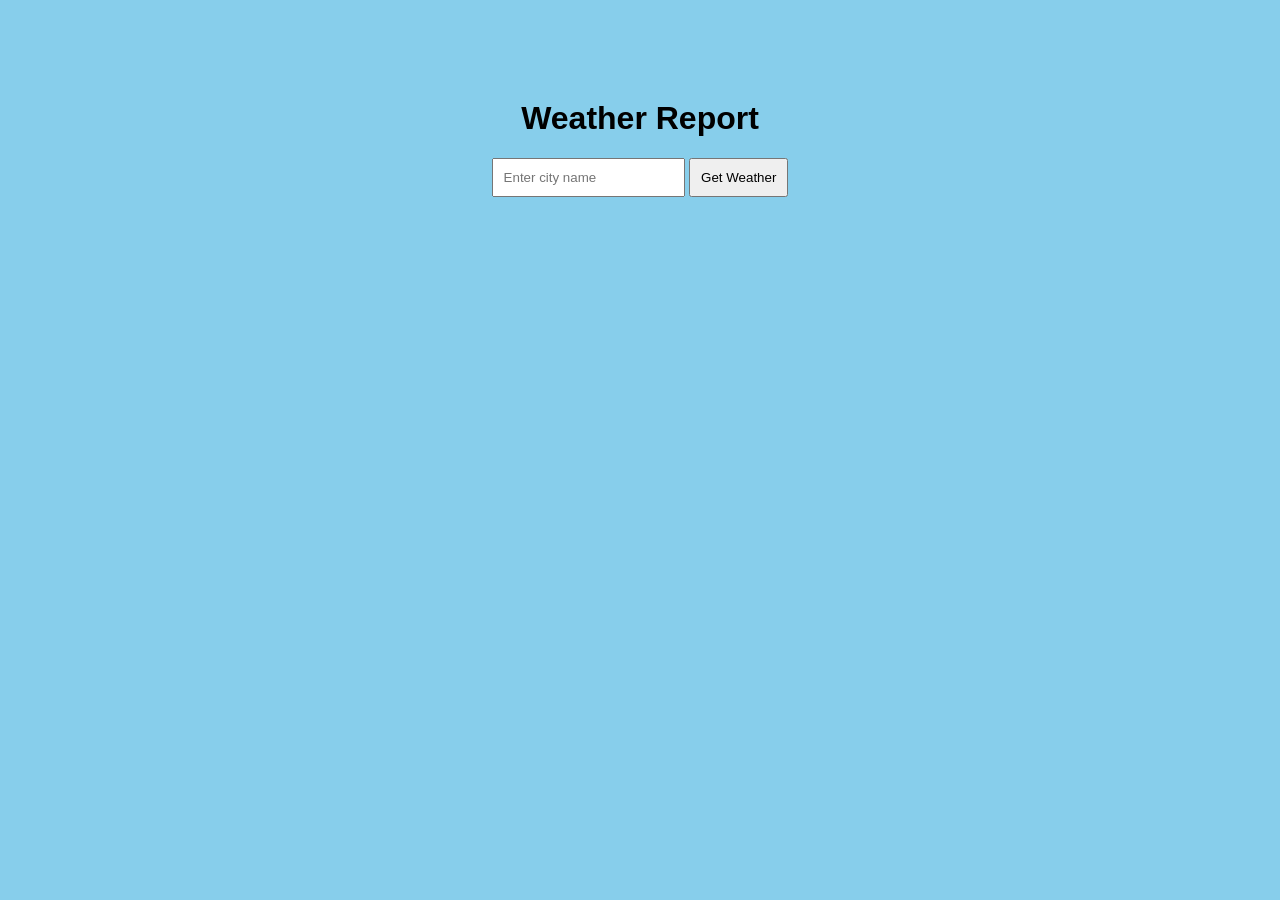
==== index.html @ 7eaf04d6 "weatherreport" ====
<!DOCTYPE html>
<html>
<head>
    <title>Weather App</title>
    <link rel="stylesheet" href="style.css">
</head>
<body>

    <div class="container">
        <h1>Weather Report</h1>

        <input type="text" id="city" placeholder="Enter city name">
        <button onclick="getWeather()">Get Weather</button>

        <div id="result"></div>
    </div>

    <script src="script.js"></script>
</body>
</html>
---- style.css ----
body {
    font-family: Arial;
    text-align: center;
    background-color: #87CEEB;
}

.container {
    margin-top: 100px;
}

input {
    padding: 10px;
}

button {
    padding: 10px;
    cursor: pointer;
}

#result {
    margin-top: 20px;
    font-size: 20px;
}
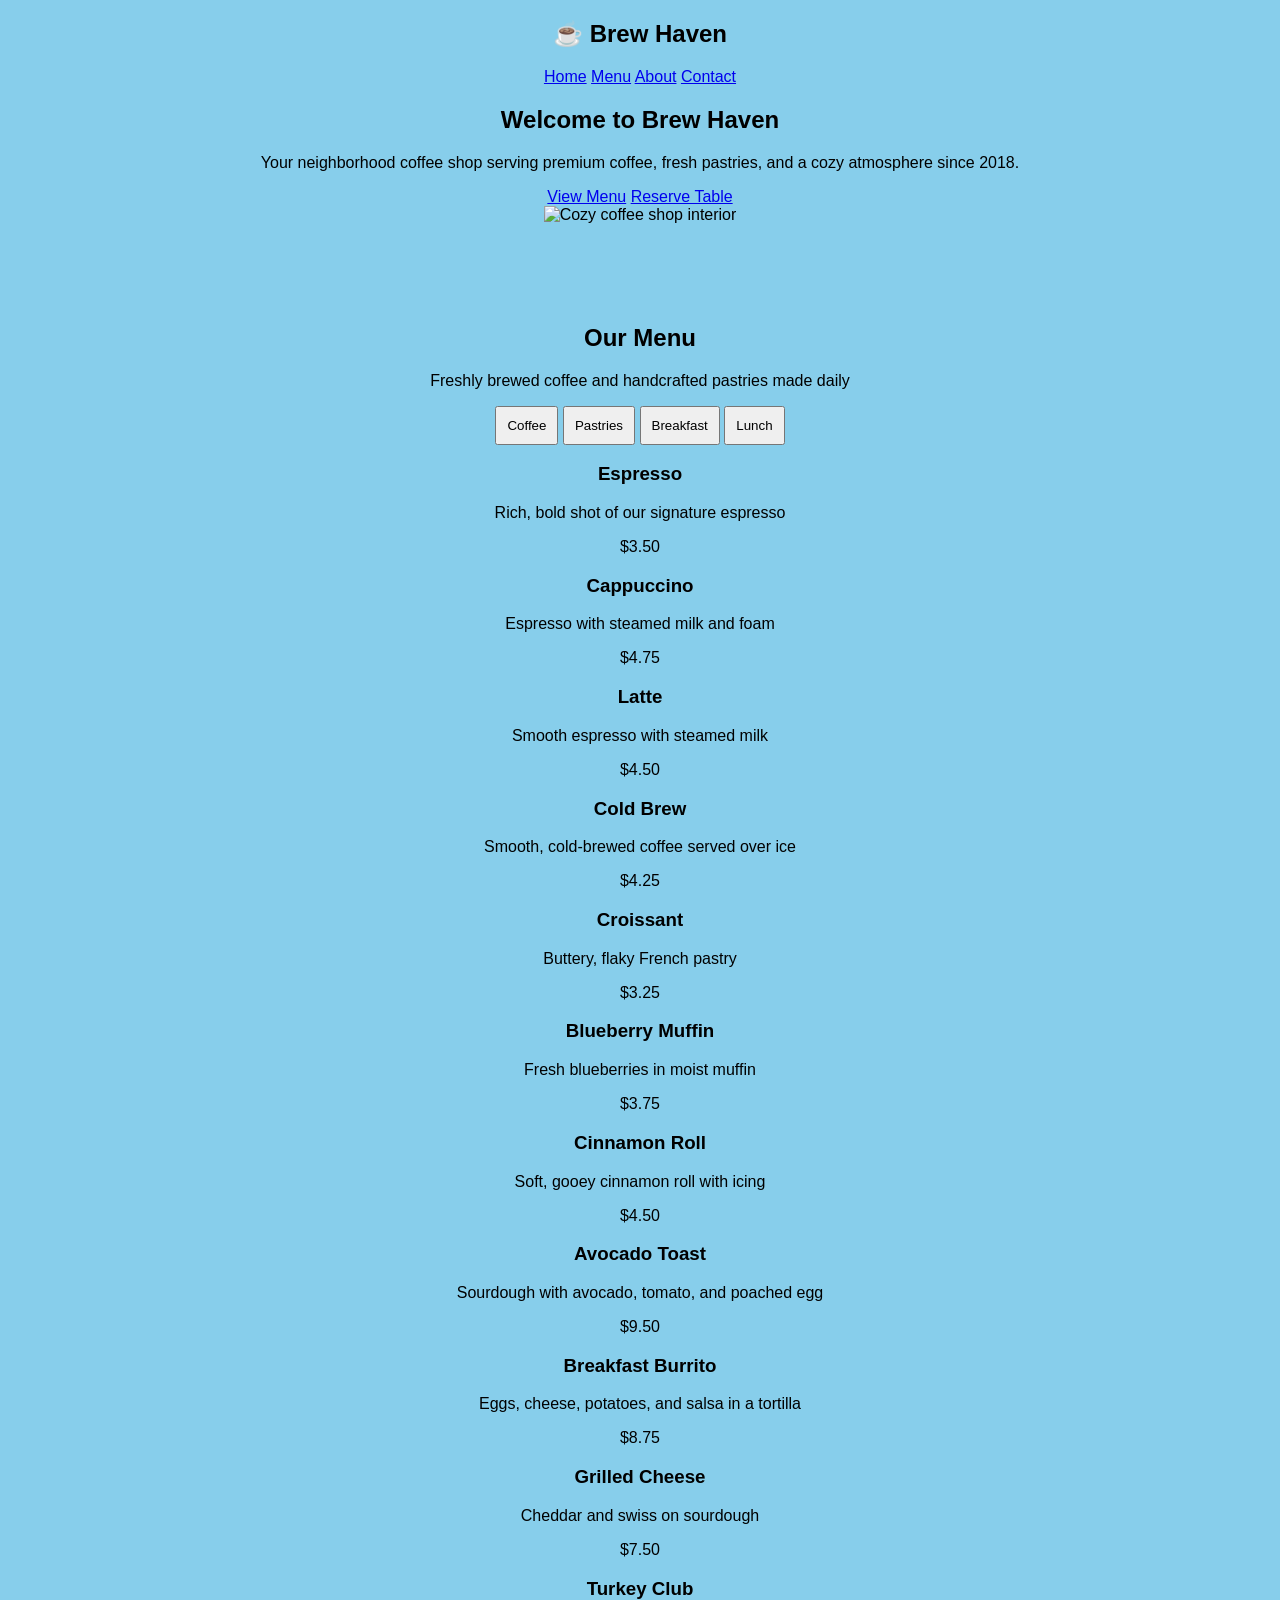
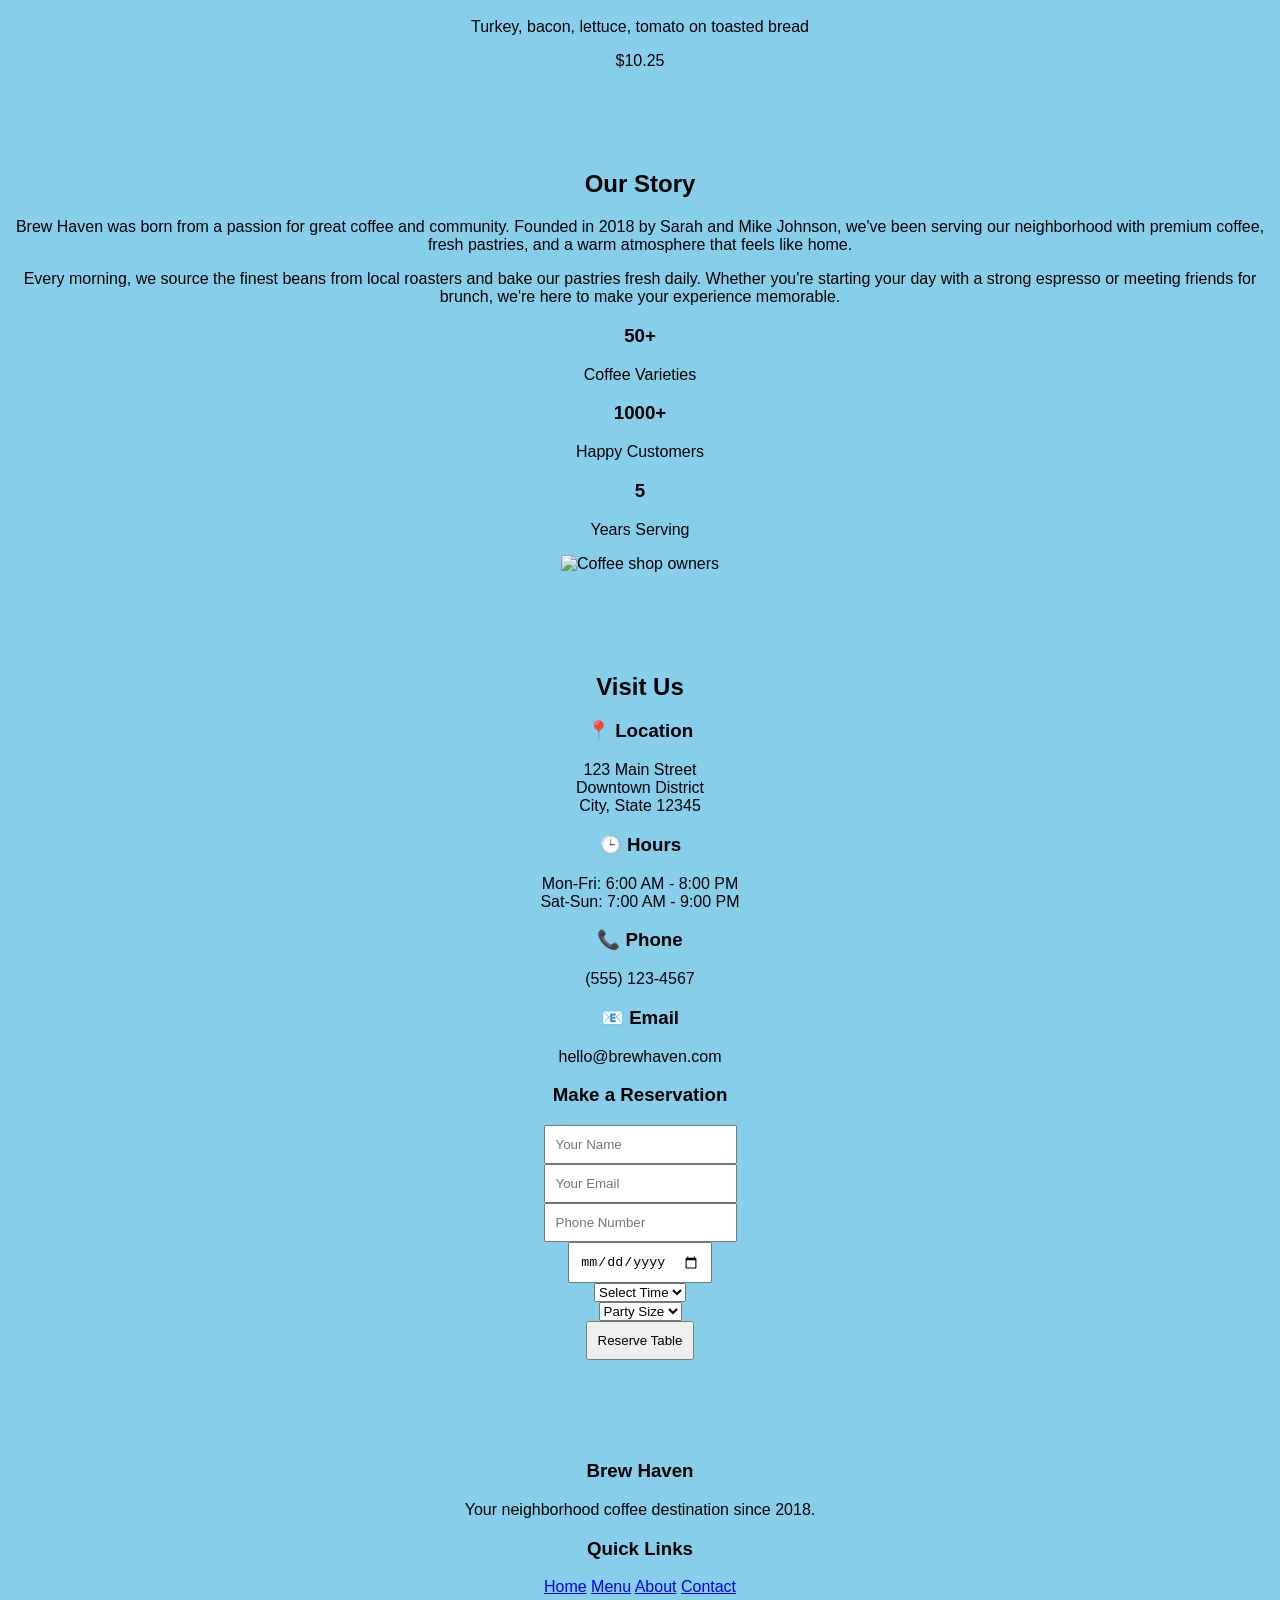
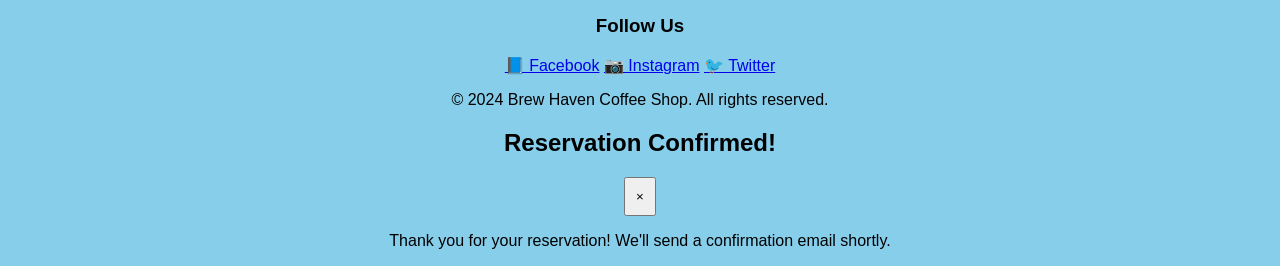
==== commit 494f0d49: "Add complete Tony's Pizza Palace website and update CRM system" ====
--- a/index.html
+++ b/index.html
@@ -1,18 +1,303 @@
 <!DOCTYPE html>
-<html>
+<html lang="en">
 <head>
-    <title>Weather App</title>
+    <meta charset="UTF-8">
+    <meta name="viewport" content="width=device-width, initial-scale=1.0">
+    <title>Brew Haven Coffee Shop - Local Coffee & Pastries</title>
+    <meta name="description" content="Welcome to Brew Haven, your neighborhood coffee shop serving premium coffee, fresh pastries, and a cozy atmosphere in downtown.">
     <link rel="stylesheet" href="style.css">
+    <link href="https://fonts.googleapis.com/css2?family=Poppins:wght@300;400;500;600;700&display=swap" rel="stylesheet">
 </head>
 <body>
-
-    <div class="container">
-        <h1>Weather Report</h1>
-
-        <input type="text" id="city" placeholder="Enter city name">
-        <button onclick="getWeather()">Get Weather</button>
-
-        <div id="result"></div>
+    <!-- Navigation -->
+    <nav class="navbar">
+        <div class="nav-container">
+            <div class="nav-logo">
+                <h2>☕ Brew Haven</h2>
+            </div>
+            <div class="nav-menu">
+                <a href="#home" class="nav-link active">Home</a>
+                <a href="#menu" class="nav-link">Menu</a>
+                <a href="#about" class="nav-link">About</a>
+                <a href="#contact" class="nav-link">Contact</a>
+            </div>
+            <div class="nav-toggle">
+                <span></span>
+                <span></span>
+                <span></span>
+            </div>
+        </div>
+    </nav>
+
+    <!-- Home Section -->
+    <section id="home" class="hero">
+        <div class="hero-content">
+            <h1>Welcome to Brew Haven</h1>
+            <p>Your neighborhood coffee shop serving premium coffee, fresh pastries, and a cozy atmosphere since 2018.</p>
+            <div class="hero-buttons">
+                <a href="#menu" class="btn btn-primary">View Menu</a>
+                <a href="#contact" class="btn btn-secondary">Reserve Table</a>
+            </div>
+        </div>
+        <div class="hero-image">
+            <img src="https://images.unsplash.com/photo-1501339847302-ac426a4a7cbb?w=600&h=400&fit=crop" alt="Cozy coffee shop interior">
+        </div>
+    </section>
+
+    <!-- Menu Section -->
+    <section id="menu" class="menu">
+        <div class="container">
+            <h2>Our Menu</h2>
+            <p>Freshly brewed coffee and handcrafted pastries made daily</p>
+
+            <div class="menu-categories">
+                <button class="category-btn active" data-category="coffee">Coffee</button>
+                <button class="category-btn" data-category="pastries">Pastries</button>
+                <button class="category-btn" data-category="breakfast">Breakfast</button>
+                <button class="category-btn" data-category="lunch">Lunch</button>
+            </div>
+
+            <div class="menu-items">
+                <!-- Coffee Items -->
+                <div class="menu-category active" id="coffee">
+                    <div class="menu-item">
+                        <div class="item-info">
+                            <h3>Espresso</h3>
+                            <p>Rich, bold shot of our signature espresso</p>
+                        </div>
+                        <div class="item-price">$3.50</div>
+                    </div>
+                    <div class="menu-item">
+                        <div class="item-info">
+                            <h3>Cappuccino</h3>
+                            <p>Espresso with steamed milk and foam</p>
+                        </div>
+                        <div class="item-price">$4.75</div>
+                    </div>
+                    <div class="menu-item">
+                        <div class="item-info">
+                            <h3>Latte</h3>
+                            <p>Smooth espresso with steamed milk</p>
+                        </div>
+                        <div class="item-price">$4.50</div>
+                    </div>
+                    <div class="menu-item">
+                        <div class="item-info">
+                            <h3>Cold Brew</h3>
+                            <p>Smooth, cold-brewed coffee served over ice</p>
+                        </div>
+                        <div class="item-price">$4.25</div>
+                    </div>
+                </div>
+
+                <!-- Pastries Items -->
+                <div class="menu-category" id="pastries">
+                    <div class="menu-item">
+                        <div class="item-info">
+                            <h3>Croissant</h3>
+                            <p>Buttery, flaky French pastry</p>
+                        </div>
+                        <div class="item-price">$3.25</div>
+                    </div>
+                    <div class="menu-item">
+                        <div class="item-info">
+                            <h3>Blueberry Muffin</h3>
+                            <p>Fresh blueberries in moist muffin</p>
+                        </div>
+                        <div class="item-price">$3.75</div>
+                    </div>
+                    <div class="menu-item">
+                        <div class="item-info">
+                            <h3>Cinnamon Roll</h3>
+                            <p>Soft, gooey cinnamon roll with icing</p>
+                        </div>
+                        <div class="item-price">$4.50</div>
+                    </div>
+                </div>
+
+                <!-- Breakfast Items -->
+                <div class="menu-category" id="breakfast">
+                    <div class="menu-item">
+                        <div class="item-info">
+                            <h3>Avocado Toast</h3>
+                            <p>Sourdough with avocado, tomato, and poached egg</p>
+                        </div>
+                        <div class="item-price">$9.50</div>
+                    </div>
+                    <div class="menu-item">
+                        <div class="item-info">
+                            <h3>Breakfast Burrito</h3>
+                            <p>Eggs, cheese, potatoes, and salsa in a tortilla</p>
+                        </div>
+                        <div class="item-price">$8.75</div>
+                    </div>
+                </div>
+
+                <!-- Lunch Items -->
+                <div class="menu-category" id="lunch">
+                    <div class="menu-item">
+                        <div class="item-info">
+                            <h3>Grilled Cheese</h3>
+                            <p>Cheddar and swiss on sourdough</p>
+                        </div>
+                        <div class="item-price">$7.50</div>
+                    </div>
+                    <div class="menu-item">
+                        <div class="item-info">
+                            <h3>Turkey Club</h3>
+                            <p>Turkey, bacon, lettuce, tomato on toasted bread</p>
+                        </div>
+                        <div class="item-price">$10.25</div>
+                    </div>
+                </div>
+            </div>
+        </div>
+    </section>
+
+    <!-- About Section -->
+    <section id="about" class="about">
+        <div class="container">
+            <div class="about-content">
+                <div class="about-text">
+                    <h2>Our Story</h2>
+                    <p>Brew Haven was born from a passion for great coffee and community. Founded in 2018 by Sarah and Mike Johnson, we've been serving our neighborhood with premium coffee, fresh pastries, and a warm atmosphere that feels like home.</p>
+                    <p>Every morning, we source the finest beans from local roasters and bake our pastries fresh daily. Whether you're starting your day with a strong espresso or meeting friends for brunch, we're here to make your experience memorable.</p>
+                    <div class="about-stats">
+                        <div class="stat">
+                            <h3>50+</h3>
+                            <p>Coffee Varieties</p>
+                        </div>
+                        <div class="stat">
+                            <h3>1000+</h3>
+                            <p>Happy Customers</p>
+                        </div>
+                        <div class="stat">
+                            <h3>5</h3>
+                            <p>Years Serving</p>
+                        </div>
+                    </div>
+                </div>
+                <div class="about-image">
+                    <img src="https://images.unsplash.com/photo-1559056199-641a0ac8b55e?w=500&h=400&fit=crop" alt="Coffee shop owners">
+                </div>
+            </div>
+        </div>
+    </section>
+
+    <!-- Contact Section -->
+    <section id="contact" class="contact">
+        <div class="container">
+            <h2>Visit Us</h2>
+            <div class="contact-content">
+                <div class="contact-info">
+                    <div class="info-item">
+                        <h3>📍 Location</h3>
+                        <p>123 Main Street<br>Downtown District<br>City, State 12345</p>
+                    </div>
+                    <div class="info-item">
+                        <h3>🕒 Hours</h3>
+                        <p>Mon-Fri: 6:00 AM - 8:00 PM<br>Sat-Sun: 7:00 AM - 9:00 PM</p>
+                    </div>
+                    <div class="info-item">
+                        <h3>📞 Phone</h3>
+                        <p>(555) 123-4567</p>
+                    </div>
+                    <div class="info-item">
+                        <h3>📧 Email</h3>
+                        <p>hello@brewhaven.com</p>
+                    </div>
+                </div>
+                <div class="contact-form">
+                    <h3>Make a Reservation</h3>
+                    <form id="reservationForm">
+                        <div class="form-group">
+                            <input type="text" id="name" placeholder="Your Name" required>
+                        </div>
+                        <div class="form-group">
+                            <input type="email" id="email" placeholder="Your Email" required>
+                        </div>
+                        <div class="form-group">
+                            <input type="tel" id="phone" placeholder="Phone Number" required>
+                        </div>
+                        <div class="form-group">
+                            <input type="date" id="date" required>
+                        </div>
+                        <div class="form-group">
+                            <select id="time" required>
+                                <option value="">Select Time</option>
+                                <option value="8:00">8:00 AM</option>
+                                <option value="9:00">9:00 AM</option>
+                                <option value="10:00">10:00 AM</option>
+                                <option value="11:00">11:00 AM</option>
+                                <option value="12:00">12:00 PM</option>
+                                <option value="13:00">1:00 PM</option>
+                                <option value="14:00">2:00 PM</option>
+                                <option value="15:00">3:00 PM</option>
+                                <option value="16:00">4:00 PM</option>
+                                <option value="17:00">5:00 PM</option>
+                                <option value="18:00">6:00 PM</option>
+                                <option value="19:00">7:00 PM</option>
+                            </select>
+                        </div>
+                        <div class="form-group">
+                            <select id="partySize" required>
+                                <option value="">Party Size</option>
+                                <option value="1">1 Person</option>
+                                <option value="2">2 People</option>
+                                <option value="3">3 People</option>
+                                <option value="4">4 People</option>
+                                <option value="5">5+ People</option>
+                            </select>
+                        </div>
+                        <button type="submit" class="btn btn-primary">Reserve Table</button>
+                    </form>
+                </div>
+            </div>
+        </div>
+    </section>
+
+    <!-- Footer -->
+    <footer class="footer">
+        <div class="container">
+            <div class="footer-content">
+                <div class="footer-section">
+                    <h3>Brew Haven</h3>
+                    <p>Your neighborhood coffee destination since 2018.</p>
+                </div>
+                <div class="footer-section">
+                    <h3>Quick Links</h3>
+                    <a href="#home">Home</a>
+                    <a href="#menu">Menu</a>
+                    <a href="#about">About</a>
+                    <a href="#contact">Contact</a>
+                </div>
+                <div class="footer-section">
+                    <h3>Follow Us</h3>
+                    <div class="social-links">
+                        <a href="#" class="social-link">📘 Facebook</a>
+                        <a href="#" class="social-link">📷 Instagram</a>
+                        <a href="#" class="social-link">🐦 Twitter</a>
+                    </div>
+                </div>
+            </div>
+            <div class="footer-bottom">
+                <p>&copy; 2024 Brew Haven Coffee Shop. All rights reserved.</p>
+            </div>
+        </div>
+    </footer>
+
+    <!-- Success Modal -->
+    <div id="successModal" class="modal">
+        <div class="modal-content">
+            <div class="modal-header">
+                <h2>Reservation Confirmed!</h2>
+                <button class="close-btn">&times;</button>
+            </div>
+            <div class="modal-body">
+                <p>Thank you for your reservation! We'll send a confirmation email shortly.</p>
+                <p id="reservationDetails"></p>
+            </div>
+        </div>
     </div>
 
     <script src="script.js"></script>
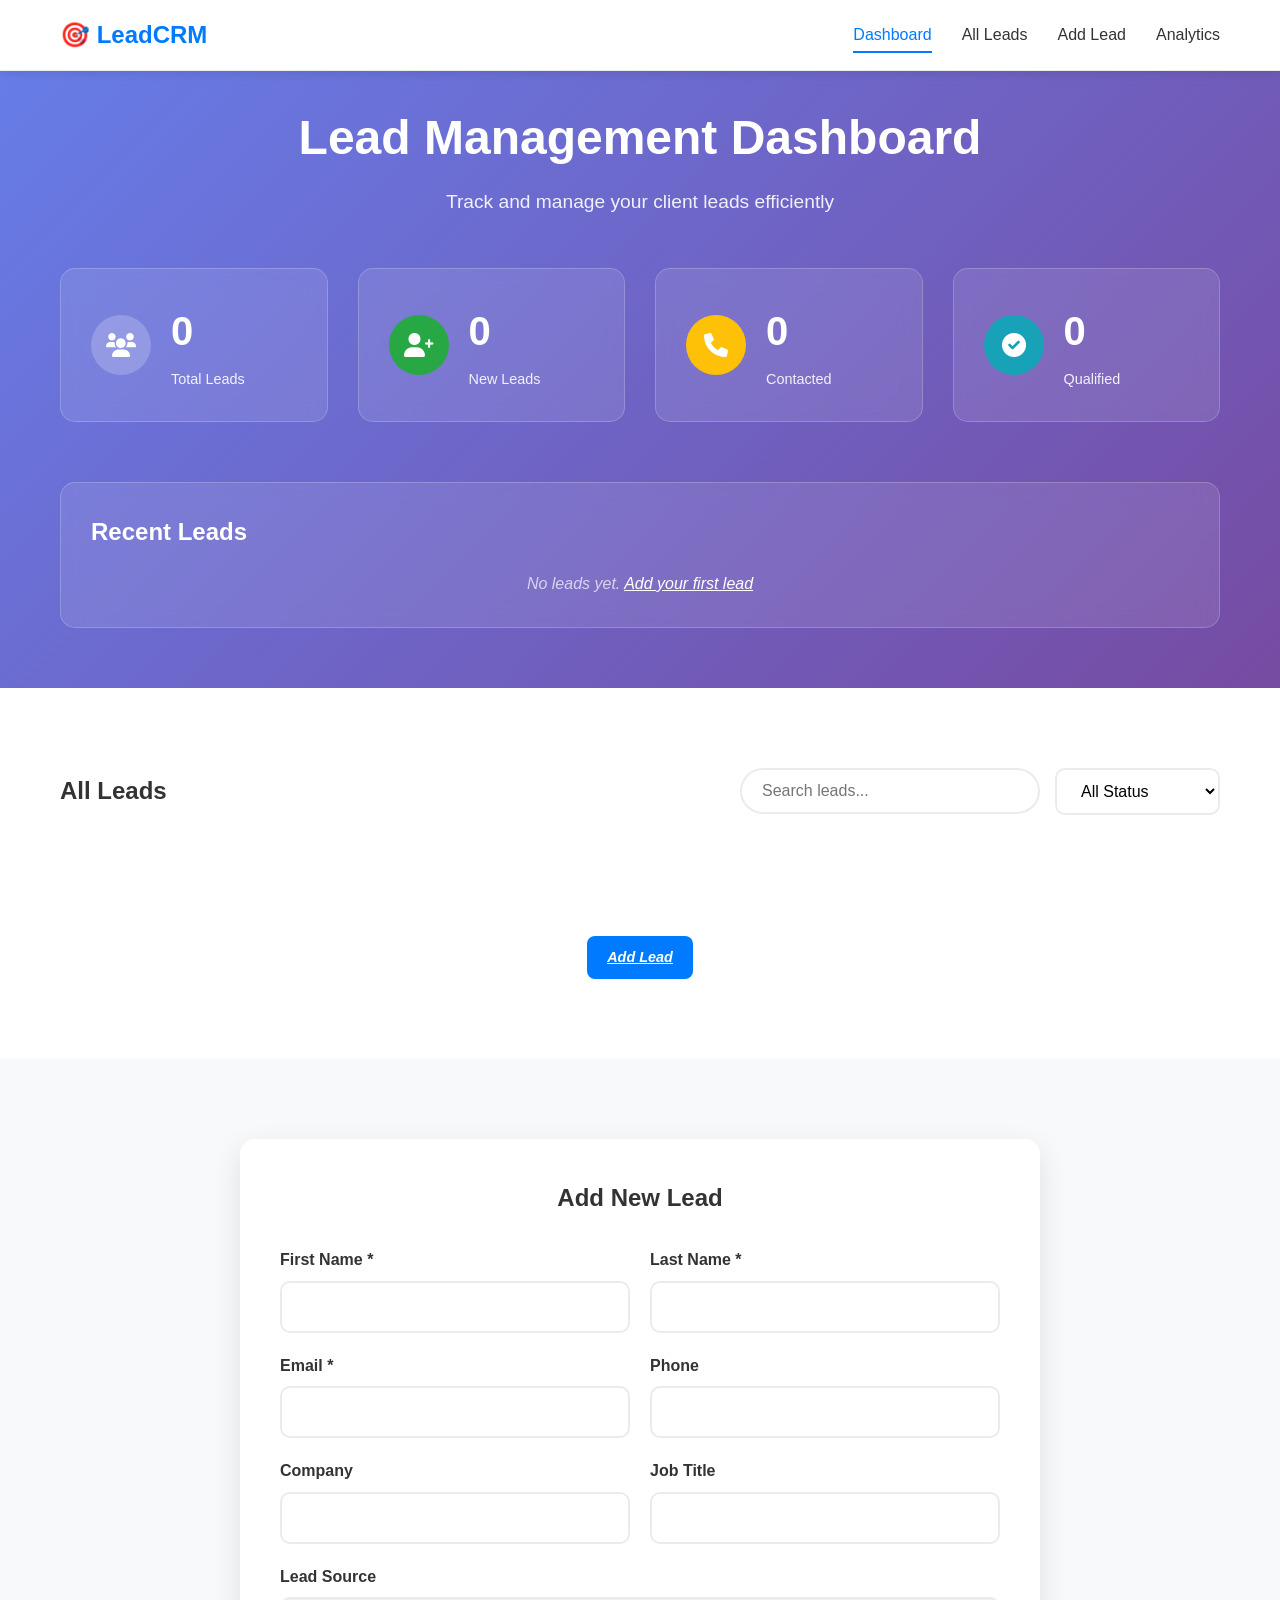
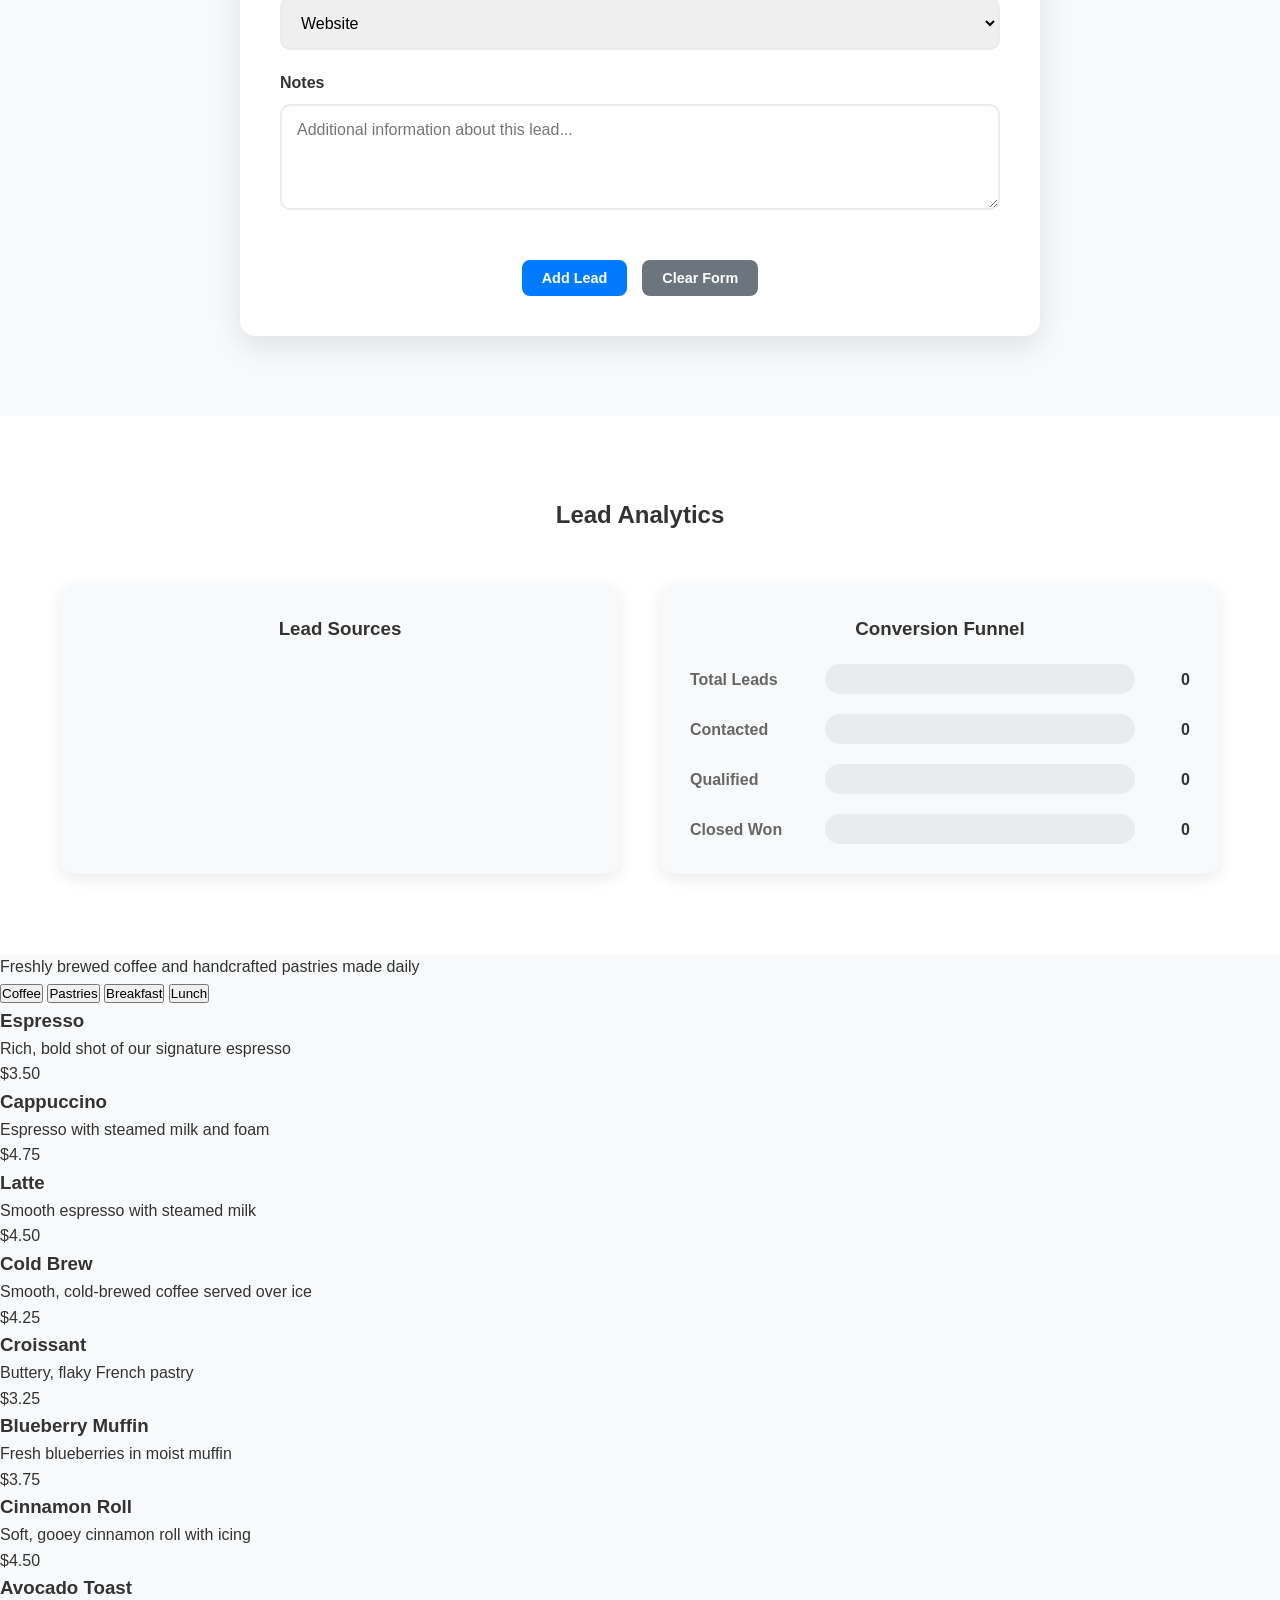
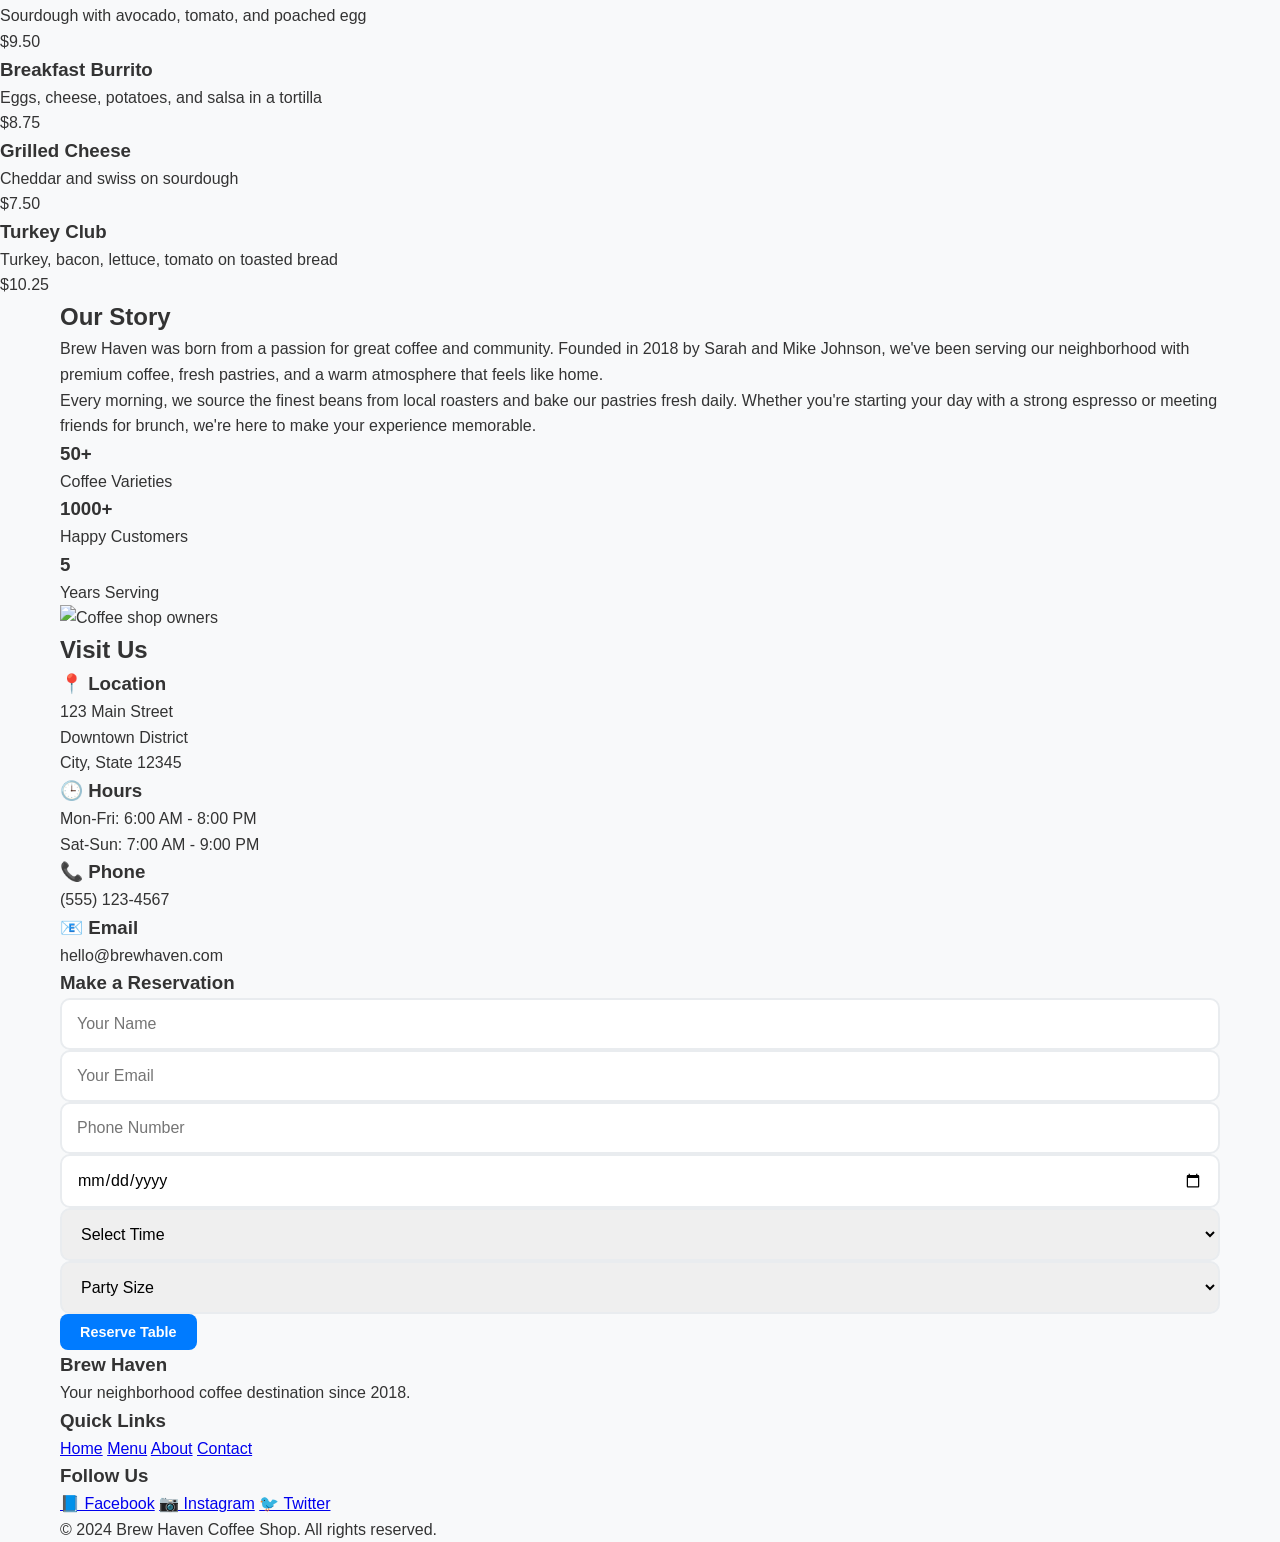
==== commit 5fd46b92: "Complete Client Lead Management System (CRM) - Add full functionality with dashboard, lead managemen" ====
--- a/index.html
+++ b/index.html
@@ -3,23 +3,24 @@
 <head>
     <meta charset="UTF-8">
     <meta name="viewport" content="width=device-width, initial-scale=1.0">
-    <title>Brew Haven Coffee Shop - Local Coffee & Pastries</title>
-    <meta name="description" content="Welcome to Brew Haven, your neighborhood coffee shop serving premium coffee, fresh pastries, and a cozy atmosphere in downtown.">
+    <title>Client Lead Management System</title>
+    <meta name="description" content="Professional CRM system for managing client leads and sales pipeline">
     <link rel="stylesheet" href="style.css">
     <link href="https://fonts.googleapis.com/css2?family=Poppins:wght@300;400;500;600;700&display=swap" rel="stylesheet">
+    <link rel="stylesheet" href="https://cdnjs.cloudflare.com/ajax/libs/font-awesome/6.0.0/css/all.min.css">
 </head>
 <body>
     <!-- Navigation -->
     <nav class="navbar">
         <div class="nav-container">
             <div class="nav-logo">
-                <h2>☕ Brew Haven</h2>
+                <h2>🎯 LeadCRM</h2>
             </div>
             <div class="nav-menu">
-                <a href="#home" class="nav-link active">Home</a>
-                <a href="#menu" class="nav-link">Menu</a>
-                <a href="#about" class="nav-link">About</a>
-                <a href="#contact" class="nav-link">Contact</a>
+                <a href="#dashboard" class="nav-link active">Dashboard</a>
+                <a href="#leads" class="nav-link">All Leads</a>
+                <a href="#add-lead" class="nav-link">Add Lead</a>
+                <a href="#analytics" class="nav-link">Analytics</a>
             </div>
             <div class="nav-toggle">
                 <span></span>
@@ -29,25 +30,312 @@
         </div>
     </nav>
 
-    <!-- Home Section -->
-    <section id="home" class="hero">
-        <div class="hero-content">
-            <h1>Welcome to Brew Haven</h1>
-            <p>Your neighborhood coffee shop serving premium coffee, fresh pastries, and a cozy atmosphere since 2018.</p>
-            <div class="hero-buttons">
-                <a href="#menu" class="btn btn-primary">View Menu</a>
-                <a href="#contact" class="btn btn-secondary">Reserve Table</a>
-            </div>
-        </div>
-        <div class="hero-image">
-            <img src="https://images.unsplash.com/photo-1501339847302-ac426a4a7cbb?w=600&h=400&fit=crop" alt="Cozy coffee shop interior">
-        </div>
-    </section>
-
-    <!-- Menu Section -->
-    <section id="menu" class="menu">
-        <div class="container">
-            <h2>Our Menu</h2>
+    <!-- Dashboard Section -->
+    <section id="dashboard" class="dashboard">
+        <div class="container">
+            <h1>Lead Management Dashboard</h1>
+            <p>Track and manage your client leads efficiently</p>
+
+            <!-- Stats Cards -->
+            <div class="stats-grid">
+                <div class="stat-card">
+                    <div class="stat-icon">
+                        <i class="fas fa-users"></i>
+                    </div>
+                    <div class="stat-content">
+                        <h3 id="totalLeads">0</h3>
+                        <p>Total Leads</p>
+                    </div>
+                </div>
+                <div class="stat-card">
+                    <div class="stat-icon new">
+                        <i class="fas fa-user-plus"></i>
+                    </div>
+                    <div class="stat-content">
+                        <h3 id="newLeads">0</h3>
+                        <p>New Leads</p>
+                    </div>
+                </div>
+                <div class="stat-card">
+                    <div class="stat-icon contacted">
+                        <i class="fas fa-phone"></i>
+                    </div>
+                    <div class="stat-content">
+                        <h3 id="contactedLeads">0</h3>
+                        <p>Contacted</p>
+                    </div>
+                </div>
+                <div class="stat-card">
+                    <div class="stat-icon qualified">
+                        <i class="fas fa-check-circle"></i>
+                    </div>
+                    <div class="stat-content">
+                        <h3 id="qualifiedLeads">0</h3>
+                        <p>Qualified</p>
+                    </div>
+                </div>
+            </div>
+
+            <!-- Recent Leads -->
+            <div class="recent-leads">
+                <h2>Recent Leads</h2>
+                <div id="recentLeadsList" class="leads-list">
+                    <p class="empty-state">No leads yet. <a href="#add-lead">Add your first lead</a></p>
+                </div>
+            </div>
+        </div>
+    </section>
+
+    <!-- All Leads Section -->
+    <section id="leads" class="leads-section">
+        <div class="container">
+            <div class="section-header">
+                <h2>All Leads</h2>
+                <div class="search-filter">
+                    <input type="text" id="searchInput" placeholder="Search leads..." class="search-input">
+                    <select id="statusFilter" class="filter-select">
+                        <option value="all">All Status</option>
+                        <option value="new">New</option>
+                        <option value="contacted">Contacted</option>
+                        <option value="qualified">Qualified</option>
+                        <option value="proposal">Proposal Sent</option>
+                        <option value="negotiation">Negotiation</option>
+                        <option value="closed">Closed Won</option>
+                        <option value="lost">Closed Lost</option>
+                    </select>
+                </div>
+            </div>
+
+            <div id="leadsContainer" class="leads-container">
+                <div class="empty-state">
+                    <i class="fas fa-users"></i>
+                    <h3>No leads found</h3>
+                    <p>Start by adding your first lead to the system.</p>
+                    <a href="#add-lead" class="btn btn-primary">Add Lead</a>
+                </div>
+            </div>
+        </div>
+    </section>
+
+    <!-- Add Lead Section -->
+    <section id="add-lead" class="add-lead-section">
+        <div class="container">
+            <div class="form-container">
+                <h2>Add New Lead</h2>
+                <form id="leadForm" class="lead-form">
+                    <div class="form-row">
+                        <div class="form-group">
+                            <label for="firstName">First Name *</label>
+                            <input type="text" id="firstName" required>
+                        </div>
+                        <div class="form-group">
+                            <label for="lastName">Last Name *</label>
+                            <input type="text" id="lastName" required>
+                        </div>
+                    </div>
+
+                    <div class="form-row">
+                        <div class="form-group">
+                            <label for="email">Email *</label>
+                            <input type="email" id="email" required>
+                        </div>
+                        <div class="form-group">
+                            <label for="phone">Phone</label>
+                            <input type="tel" id="phone">
+                        </div>
+                    </div>
+
+                    <div class="form-row">
+                        <div class="form-group">
+                            <label for="company">Company</label>
+                            <input type="text" id="company">
+                        </div>
+                        <div class="form-group">
+                            <label for="jobTitle">Job Title</label>
+                            <input type="text" id="jobTitle">
+                        </div>
+                    </div>
+
+                    <div class="form-group">
+                        <label for="leadSource">Lead Source</label>
+                        <select id="leadSource">
+                            <option value="website">Website</option>
+                            <option value="referral">Referral</option>
+                            <option value="social-media">Social Media</option>
+                            <option value="cold-call">Cold Call</option>
+                            <option value="email">Email Campaign</option>
+                            <option value="trade-show">Trade Show</option>
+                            <option value="other">Other</option>
+                        </select>
+                    </div>
+
+                    <div class="form-group">
+                        <label for="notes">Notes</label>
+                        <textarea id="notes" rows="4" placeholder="Additional information about this lead..."></textarea>
+                    </div>
+
+                    <div class="form-actions">
+                        <button type="submit" class="btn btn-primary">Add Lead</button>
+                        <button type="button" id="clearForm" class="btn btn-secondary">Clear Form</button>
+                    </div>
+                </form>
+            </div>
+        </div>
+    </section>
+
+    <!-- Analytics Section -->
+    <section id="analytics" class="analytics-section">
+        <div class="container">
+            <h2>Lead Analytics</h2>
+            <div class="analytics-grid">
+                <div class="analytics-card">
+                    <h3>Lead Sources</h3>
+                    <canvas id="sourceChart"></canvas>
+                </div>
+                <div class="analytics-card">
+                    <h3>Conversion Funnel</h3>
+                    <div id="funnelChart" class="funnel-container">
+                        <div class="funnel-step">
+                            <span class="funnel-label">Total Leads</span>
+                            <div class="funnel-bar">
+                                <div class="funnel-fill" id="funnelTotal" style="width: 100%"></div>
+                            </div>
+                            <span class="funnel-number" id="funnelTotalNum">0</span>
+                        </div>
+                        <div class="funnel-step">
+                            <span class="funnel-label">Contacted</span>
+                            <div class="funnel-bar">
+                                <div class="funnel-fill contacted" id="funnelContacted" style="width: 0%"></div>
+                            </div>
+                            <span class="funnel-number" id="funnelContactedNum">0</span>
+                        </div>
+                        <div class="funnel-step">
+                            <span class="funnel-label">Qualified</span>
+                            <div class="funnel-bar">
+                                <div class="funnel-fill qualified" id="funnelQualified" style="width: 0%"></div>
+                            </div>
+                            <span class="funnel-number" id="funnelQualifiedNum">0</span>
+                        </div>
+                        <div class="funnel-step">
+                            <span class="funnel-label">Closed Won</span>
+                            <div class="funnel-bar">
+                                <div class="funnel-fill closed" id="funnelClosed" style="width: 0%"></div>
+                            </div>
+                            <span class="funnel-number" id="funnelClosedNum">0</span>
+                        </div>
+                    </div>
+                </div>
+            </div>
+        </div>
+    </section>
+
+    <!-- Lead Detail Modal -->
+    <div id="leadModal" class="modal">
+        <div class="modal-content">
+            <div class="modal-header">
+                <h2 id="modalTitle">Lead Details</h2>
+                <button class="close-btn">&times;</button>
+            </div>
+            <div class="modal-body">
+                <div id="leadDetails"></div>
+                <div class="modal-actions">
+                    <button id="editLeadBtn" class="btn btn-secondary">Edit Lead</button>
+                    <button id="deleteLeadBtn" class="btn btn-danger">Delete Lead</button>
+                </div>
+            </div>
+        </div>
+    </div>
+
+    <!-- Edit Lead Modal -->
+    <div id="editModal" class="modal">
+        <div class="modal-content">
+            <div class="modal-header">
+                <h2>Edit Lead</h2>
+                <button class="close-btn">&times;</button>
+            </div>
+            <div class="modal-body">
+                <form id="editLeadForm" class="lead-form">
+                    <input type="hidden" id="editLeadId">
+                    <div class="form-row">
+                        <div class="form-group">
+                            <label for="editFirstName">First Name *</label>
+                            <input type="text" id="editFirstName" required>
+                        </div>
+                        <div class="form-group">
+                            <label for="editLastName">Last Name *</label>
+                            <input type="text" id="editLastName" required>
+                        </div>
+                    </div>
+
+                    <div class="form-row">
+                        <div class="form-group">
+                            <label for="editEmail">Email *</label>
+                            <input type="email" id="editEmail" required>
+                        </div>
+                        <div class="form-group">
+                            <label for="editPhone">Phone</label>
+                            <input type="tel" id="editPhone">
+                        </div>
+                    </div>
+
+                    <div class="form-row">
+                        <div class="form-group">
+                            <label for="editCompany">Company</label>
+                            <input type="text" id="editCompany">
+                        </div>
+                        <div class="form-group">
+                            <label for="editJobTitle">Job Title</label>
+                            <input type="text" id="editJobTitle">
+                        </div>
+                    </div>
+
+                    <div class="form-row">
+                        <div class="form-group">
+                            <label for="editStatus">Status</label>
+                            <select id="editStatus">
+                                <option value="new">New</option>
+                                <option value="contacted">Contacted</option>
+                                <option value="qualified">Qualified</option>
+                                <option value="proposal">Proposal Sent</option>
+                                <option value="negotiation">Negotiation</option>
+                                <option value="closed">Closed Won</option>
+                                <option value="lost">Closed Lost</option>
+                            </select>
+                        </div>
+                        <div class="form-group">
+                            <label for="editSource">Lead Source</label>
+                            <select id="editSource">
+                                <option value="website">Website</option>
+                                <option value="referral">Referral</option>
+                                <option value="social-media">Social Media</option>
+                                <option value="cold-call">Cold Call</option>
+                                <option value="email">Email Campaign</option>
+                                <option value="trade-show">Trade Show</option>
+                                <option value="other">Other</option>
+                            </select>
+                        </div>
+                    </div>
+
+                    <div class="form-group">
+                        <label for="editNotes">Notes</label>
+                        <textarea id="editNotes" rows="4"></textarea>
+                    </div>
+
+                    <div class="form-actions">
+                        <button type="submit" class="btn btn-primary">Update Lead</button>
+                        <button type="button" id="cancelEdit" class="btn btn-secondary">Cancel</button>
+                    </div>
+                </form>
+            </div>
+        </div>
+    </div>
+
+    <!-- Notification -->
+    <div id="notification" class="notification"></div>
+
+    <script src="script.js"></script>
+</body>
+</html>
             <p>Freshly brewed coffee and handcrafted pastries made daily</p>
 
             <div class="menu-categories">
--- a/style.css
+++ b/style.css
@@ -1,23 +1,797 @@
+/* Reset and Base Styles */
+* {
+    margin: 0;
+    padding: 0;
+    box-sizing: border-box;
+}
+
 body {
-    font-family: Arial;
+    font-family: 'Poppins', sans-serif;
+    line-height: 1.6;
+    color: #333;
+    background: #f8f9fa;
+}
+
+.container {
+    max-width: 1200px;
+    margin: 0 auto;
+    padding: 0 20px;
+}
+
+/* Navigation */
+.navbar {
+    position: fixed;
+    top: 0;
+    width: 100%;
+    background: #fff;
+    box-shadow: 0 2px 10px rgba(0, 0, 0, 0.1);
+    z-index: 1000;
+    border-bottom: 1px solid #e9ecef;
+}
+
+.nav-container {
+    max-width: 1200px;
+    margin: 0 auto;
+    padding: 0 20px;
+    display: flex;
+    justify-content: space-between;
+    align-items: center;
+    height: 70px;
+}
+
+.nav-logo h2 {
+    color: #007bff;
+    font-weight: 700;
+}
+
+.nav-menu {
+    display: flex;
+    gap: 30px;
+}
+
+.nav-link {
+    text-decoration: none;
+    color: #333;
+    font-weight: 500;
+    transition: color 0.3s ease;
+    position: relative;
+}
+
+.nav-link:hover,
+.nav-link.active {
+    color: #007bff;
+}
+
+.nav-link::after {
+    content: '';
+    position: absolute;
+    width: 0;
+    height: 2px;
+    bottom: -5px;
+    left: 0;
+    background: #007bff;
+    transition: width 0.3s ease;
+}
+
+.nav-link:hover::after,
+.nav-link.active::after {
+    width: 100%;
+}
+
+.nav-toggle {
+    display: none;
+    flex-direction: column;
+    cursor: pointer;
+}
+
+.nav-toggle span {
+    width: 25px;
+    height: 3px;
+    background: #333;
+    margin: 3px 0;
+    transition: 0.3s;
+}
+
+/* Dashboard Section */
+.dashboard {
+    padding: 100px 0 60px;
+    background: linear-gradient(135deg, #667eea 0%, #764ba2 100%);
+    color: white;
+    min-height: 60vh;
+}
+
+.dashboard h1 {
     text-align: center;
-    background-color: #87CEEB;
-}
-
-.container {
-    margin-top: 100px;
-}
-
-input {
-    padding: 10px;
-}
-
-button {
-    padding: 10px;
+    font-size: 3rem;
+    margin-bottom: 10px;
+}
+
+.dashboard > .container > p {
+    text-align: center;
+    font-size: 1.2rem;
+    margin-bottom: 50px;
+    opacity: 0.9;
+}
+
+.stats-grid {
+    display: grid;
+    grid-template-columns: repeat(auto-fit, minmax(250px, 1fr));
+    gap: 30px;
+    margin-bottom: 60px;
+}
+
+.stat-card {
+    background: rgba(255, 255, 255, 0.1);
+    backdrop-filter: blur(10px);
+    border-radius: 15px;
+    padding: 30px;
+    display: flex;
+    align-items: center;
+    gap: 20px;
+    border: 1px solid rgba(255, 255, 255, 0.2);
+    transition: transform 0.3s ease;
+}
+
+.stat-card:hover {
+    transform: translateY(-5px);
+}
+
+.stat-icon {
+    width: 60px;
+    height: 60px;
+    border-radius: 50%;
+    display: flex;
+    align-items: center;
+    justify-content: center;
+    font-size: 1.5rem;
+    background: rgba(255, 255, 255, 0.2);
+}
+
+.stat-icon.new {
+    background: #28a745;
+}
+
+.stat-icon.contacted {
+    background: #ffc107;
+}
+
+.stat-icon.qualified {
+    background: #17a2b8;
+}
+
+.stat-content h3 {
+    font-size: 2.5rem;
+    font-weight: 700;
+    margin-bottom: 5px;
+}
+
+.stat-content p {
+    opacity: 0.9;
+    font-size: 0.9rem;
+}
+
+.recent-leads {
+    background: rgba(255, 255, 255, 0.1);
+    backdrop-filter: blur(10px);
+    border-radius: 15px;
+    padding: 30px;
+    border: 1px solid rgba(255, 255, 255, 0.2);
+}
+
+.recent-leads h2 {
+    margin-bottom: 20px;
+    color: white;
+}
+
+.leads-list {
+    display: grid;
+    gap: 15px;
+}
+
+.empty-state {
+    text-align: center;
+    color: rgba(255, 255, 255, 0.7);
+    font-style: italic;
+}
+
+.empty-state a {
+    color: #fff;
+    text-decoration: underline;
+}
+
+/* Leads Section */
+.leads-section {
+    padding: 80px 0;
+    background: #fff;
+}
+
+.section-header {
+    display: flex;
+    justify-content: space-between;
+    align-items: center;
+    margin-bottom: 40px;
+    flex-wrap: wrap;
+    gap: 20px;
+}
+
+.section-header h2 {
+    color: #333;
+}
+
+.search-filter {
+    display: flex;
+    gap: 15px;
+    align-items: center;
+}
+
+.search-input {
+    padding: 12px 20px;
+    border: 2px solid #e9ecef;
+    border-radius: 25px;
+    font-size: 1rem;
+    width: 300px;
+    transition: border-color 0.3s ease;
+}
+
+.search-input:focus {
+    outline: none;
+    border-color: #007bff;
+}
+
+.filter-select {
+    padding: 12px 20px;
+    border: 2px solid #e9ecef;
+    border-radius: 10px;
+    font-size: 1rem;
+    background: white;
     cursor: pointer;
 }
 
-#result {
-    margin-top: 20px;
-    font-size: 20px;
+.leads-container {
+    display: grid;
+    gap: 20px;
+}
+
+.lead-card {
+    background: white;
+    border-radius: 15px;
+    padding: 25px;
+    box-shadow: 0 5px 15px rgba(0, 0, 0, 0.08);
+    border: 1px solid #e9ecef;
+    transition: transform 0.3s ease, box-shadow 0.3s ease;
+    cursor: pointer;
+}
+
+.lead-card:hover {
+    transform: translateY(-2px);
+    box-shadow: 0 10px 25px rgba(0, 0, 0, 0.15);
+}
+
+.lead-header {
+    display: flex;
+    justify-content: space-between;
+    align-items: flex-start;
+    margin-bottom: 15px;
+}
+
+.lead-name {
+    font-size: 1.3rem;
+    font-weight: 600;
+    color: #333;
+    margin-bottom: 5px;
+}
+
+.lead-company {
+    color: #666;
+    font-size: 0.9rem;
+}
+
+.lead-status {
+    padding: 5px 15px;
+    border-radius: 20px;
+    font-size: 0.8rem;
+    font-weight: 600;
+    text-transform: uppercase;
+}
+
+.status-new {
+    background: #e3f2fd;
+    color: #1976d2;
+}
+
+.status-contacted {
+    background: #fff3e0;
+    color: #f57c00;
+}
+
+.status-qualified {
+    background: #e0f2f1;
+    color: #00796b;
+}
+
+.status-proposal {
+    background: #f3e5f5;
+    color: #7b1fa2;
+}
+
+.status-negotiation {
+    background: #fff8e1;
+    color: #f9a825;
+}
+
+.status-closed {
+    background: #e8f5e8;
+    color: #2e7d32;
+}
+
+.status-lost {
+    background: #ffebee;
+    color: #c62828;
+}
+
+.lead-details {
+    display: grid;
+    grid-template-columns: 1fr 1fr;
+    gap: 15px;
+    margin-bottom: 15px;
+}
+
+.lead-detail {
+    display: flex;
+    flex-direction: column;
+}
+
+.lead-detail-label {
+    font-size: 0.8rem;
+    color: #666;
+    text-transform: uppercase;
+    font-weight: 600;
+    margin-bottom: 3px;
+}
+
+.lead-detail-value {
+    color: #333;
+    font-weight: 500;
+}
+
+.lead-notes {
+    color: #666;
+    font-size: 0.9rem;
+    line-height: 1.4;
+}
+
+.lead-actions {
+    display: flex;
+    gap: 10px;
+    margin-top: 15px;
+}
+
+.btn {
+    padding: 10px 20px;
+    border: none;
+    border-radius: 8px;
+    font-size: 0.9rem;
+    font-weight: 600;
+    cursor: pointer;
+    transition: all 0.3s ease;
+    text-decoration: none;
+    display: inline-block;
+    text-align: center;
+}
+
+.btn-primary {
+    background: #007bff;
+    color: white;
+}
+
+.btn-primary:hover {
+    background: #0056b3;
+    transform: translateY(-1px);
+}
+
+.btn-secondary {
+    background: #6c757d;
+    color: white;
+}
+
+.btn-secondary:hover {
+    background: #545b62;
+}
+
+.btn-danger {
+    background: #dc3545;
+    color: white;
+}
+
+.btn-danger:hover {
+    background: #c82333;
+}
+
+/* Add Lead Section */
+.add-lead-section {
+    padding: 80px 0;
+    background: #f8f9fa;
+}
+
+.form-container {
+    max-width: 800px;
+    margin: 0 auto;
+    background: white;
+    border-radius: 15px;
+    padding: 40px;
+    box-shadow: 0 10px 30px rgba(0, 0, 0, 0.1);
+}
+
+.form-container h2 {
+    text-align: center;
+    margin-bottom: 30px;
+    color: #333;
+}
+
+.lead-form {
+    display: grid;
+    gap: 20px;
+}
+
+.form-row {
+    display: grid;
+    grid-template-columns: 1fr 1fr;
+    gap: 20px;
+}
+
+.form-group {
+    display: flex;
+    flex-direction: column;
+}
+
+.form-group label {
+    font-weight: 600;
+    margin-bottom: 8px;
+    color: #333;
+}
+
+.form-group input,
+.form-group select,
+.form-group textarea {
+    padding: 15px;
+    border: 2px solid #e9ecef;
+    border-radius: 10px;
+    font-size: 1rem;
+    font-family: inherit;
+    transition: border-color 0.3s ease;
+}
+
+.form-group input:focus,
+.form-group select:focus,
+.form-group textarea:focus {
+    outline: none;
+    border-color: #007bff;
+}
+
+.form-actions {
+    display: flex;
+    gap: 15px;
+    justify-content: center;
+    margin-top: 30px;
+}
+
+/* Analytics Section */
+.analytics-section {
+    padding: 80px 0;
+    background: white;
+}
+
+.analytics-section h2 {
+    text-align: center;
+    margin-bottom: 50px;
+    color: #333;
+}
+
+.analytics-grid {
+    display: grid;
+    grid-template-columns: 1fr 1fr;
+    gap: 40px;
+}
+
+.analytics-card {
+    background: #f8f9fa;
+    border-radius: 15px;
+    padding: 30px;
+    box-shadow: 0 5px 15px rgba(0, 0, 0, 0.08);
+}
+
+.analytics-card h3 {
+    margin-bottom: 20px;
+    color: #333;
+    text-align: center;
+}
+
+.funnel-container {
+    display: flex;
+    flex-direction: column;
+    gap: 20px;
+}
+
+.funnel-step {
+    display: flex;
+    align-items: center;
+    gap: 15px;
+}
+
+.funnel-label {
+    min-width: 120px;
+    font-weight: 600;
+    color: #666;
+}
+
+.funnel-bar {
+    flex: 1;
+    height: 30px;
+    background: #e9ecef;
+    border-radius: 15px;
+    overflow: hidden;
+}
+
+.funnel-fill {
+    height: 100%;
+    border-radius: 15px;
+    transition: width 0.3s ease;
+}
+
+.funnel-fill.contacted {
+    background: #ffc107;
+}
+
+.funnel-fill.qualified {
+    background: #17a2b8;
+}
+
+.funnel-fill.closed {
+    background: #28a745;
+}
+
+.funnel-number {
+    min-width: 40px;
+    text-align: right;
+    font-weight: 600;
+    color: #333;
+}
+
+/* Modal Styles */
+.modal {
+    display: none;
+    position: fixed;
+    z-index: 2000;
+    left: 0;
+    top: 0;
+    width: 100%;
+    height: 100%;
+    background-color: rgba(0, 0, 0, 0.5);
+    animation: fadeIn 0.3s ease;
+}
+
+.modal.active {
+    display: flex;
+    align-items: center;
+    justify-content: center;
+}
+
+.modal-content {
+    background: white;
+    padding: 40px;
+    border-radius: 15px;
+    width: 90%;
+    max-width: 600px;
+    max-height: 90vh;
+    overflow-y: auto;
+    animation: slideIn 0.3s ease;
+}
+
+@keyframes fadeIn {
+    from { opacity: 0; }
+    to { opacity: 1; }
+}
+
+@keyframes slideIn {
+    from {
+        transform: translateY(-50px);
+        opacity: 0;
+    }
+    to {
+        transform: translateY(0);
+        opacity: 1;
+    }
+}
+
+.modal-header {
+    display: flex;
+    justify-content: space-between;
+    align-items: center;
+    margin-bottom: 20px;
+}
+
+.modal-header h2 {
+    color: #333;
+}
+
+.close-btn {
+    background: none;
+    border: none;
+    font-size: 28px;
+    cursor: pointer;
+    color: #999;
+}
+
+.modal-body {
+    color: #666;
+    line-height: 1.6;
+}
+
+.modal-actions {
+    display: flex;
+    gap: 15px;
+    justify-content: flex-end;
+    margin-top: 30px;
+}
+
+.lead-detail-grid {
+    display: grid;
+    grid-template-columns: 1fr 1fr;
+    gap: 30px;
+}
+
+.detail-section {
+    margin-bottom: 30px;
+}
+
+.detail-section h3 {
+    color: #333;
+    margin-bottom: 15px;
+    font-size: 1.2rem;
+}
+
+.detail-section.full-width {
+    grid-column: 1 / -1;
+}
+
+.detail-item {
+    margin-bottom: 10px;
+    line-height: 1.6;
+}
+
+.detail-item strong {
+    color: #333;
+    font-weight: 600;
+}
+
+.detail-item a {
+    color: #007bff;
+    text-decoration: none;
+}
+
+.detail-item a:hover {
+    text-decoration: underline;
+}
+
+.status-badge {
+    padding: 4px 12px;
+    border-radius: 12px;
+    font-size: 0.8rem;
+    font-weight: 600;
+    text-transform: uppercase;
+}
+
+.status-badge.status-new {
+    background: #e3f2fd;
+    color: #1976d2;
+}
+
+.status-badge.status-contacted {
+    background: #fff3e0;
+    color: #f57c00;
+}
+
+.status-badge.status-qualified {
+    background: #e0f2f1;
+    color: #00796b;
+}
+
+.status-badge.status-proposal {
+    background: #f3e5f5;
+    color: #7b1fa2;
+}
+
+.status-badge.status-negotiation {
+    background: #fff8e1;
+    color: #f9a825;
+}
+
+.status-badge.status-closed {
+    background: #e8f5e8;
+    color: #2e7d32;
+}
+
+.status-badge.status-lost {
+    background: #ffebee;
+    color: #c62828;
+}
+
+.notification.success {
+    background: #28a745;
+    display: block;
+}
+
+.notification.error {
+    background: #dc3545;
+    display: block;
+}
+
+.notification.info {
+    background: #007bff;
+    display: block;
+}
+
+/* Responsive Design */
+@media (max-width: 768px) {
+    .nav-menu {
+        display: none;
+    }
+
+    .nav-toggle {
+        display: flex;
+    }
+
+    .dashboard h1 {
+        font-size: 2.5rem;
+    }
+
+    .stats-grid {
+        grid-template-columns: 1fr;
+    }
+
+    .section-header {
+        flex-direction: column;
+        align-items: flex-start;
+    }
+
+    .search-input {
+        width: 100%;
+    }
+
+    .analytics-grid {
+        grid-template-columns: 1fr;
+    }
+
+    .form-row {
+        grid-template-columns: 1fr;
+    }
+
+    .modal-content {
+        width: 95%;
+        padding: 20px;
+    }
+}
+
+@media (max-width: 480px) {
+    .dashboard {
+        padding: 120px 0 40px;
+    }
+
+    .dashboard h1 {
+        font-size: 2rem;
+    }
+
+    .stat-card {
+        padding: 20px;
+        flex-direction: column;
+        text-align: center;
+    }
+
+    .lead-details {
+        grid-template-columns: 1fr;
+    }
+
+    .form-container {
+        padding: 20px;
+    }
 }
